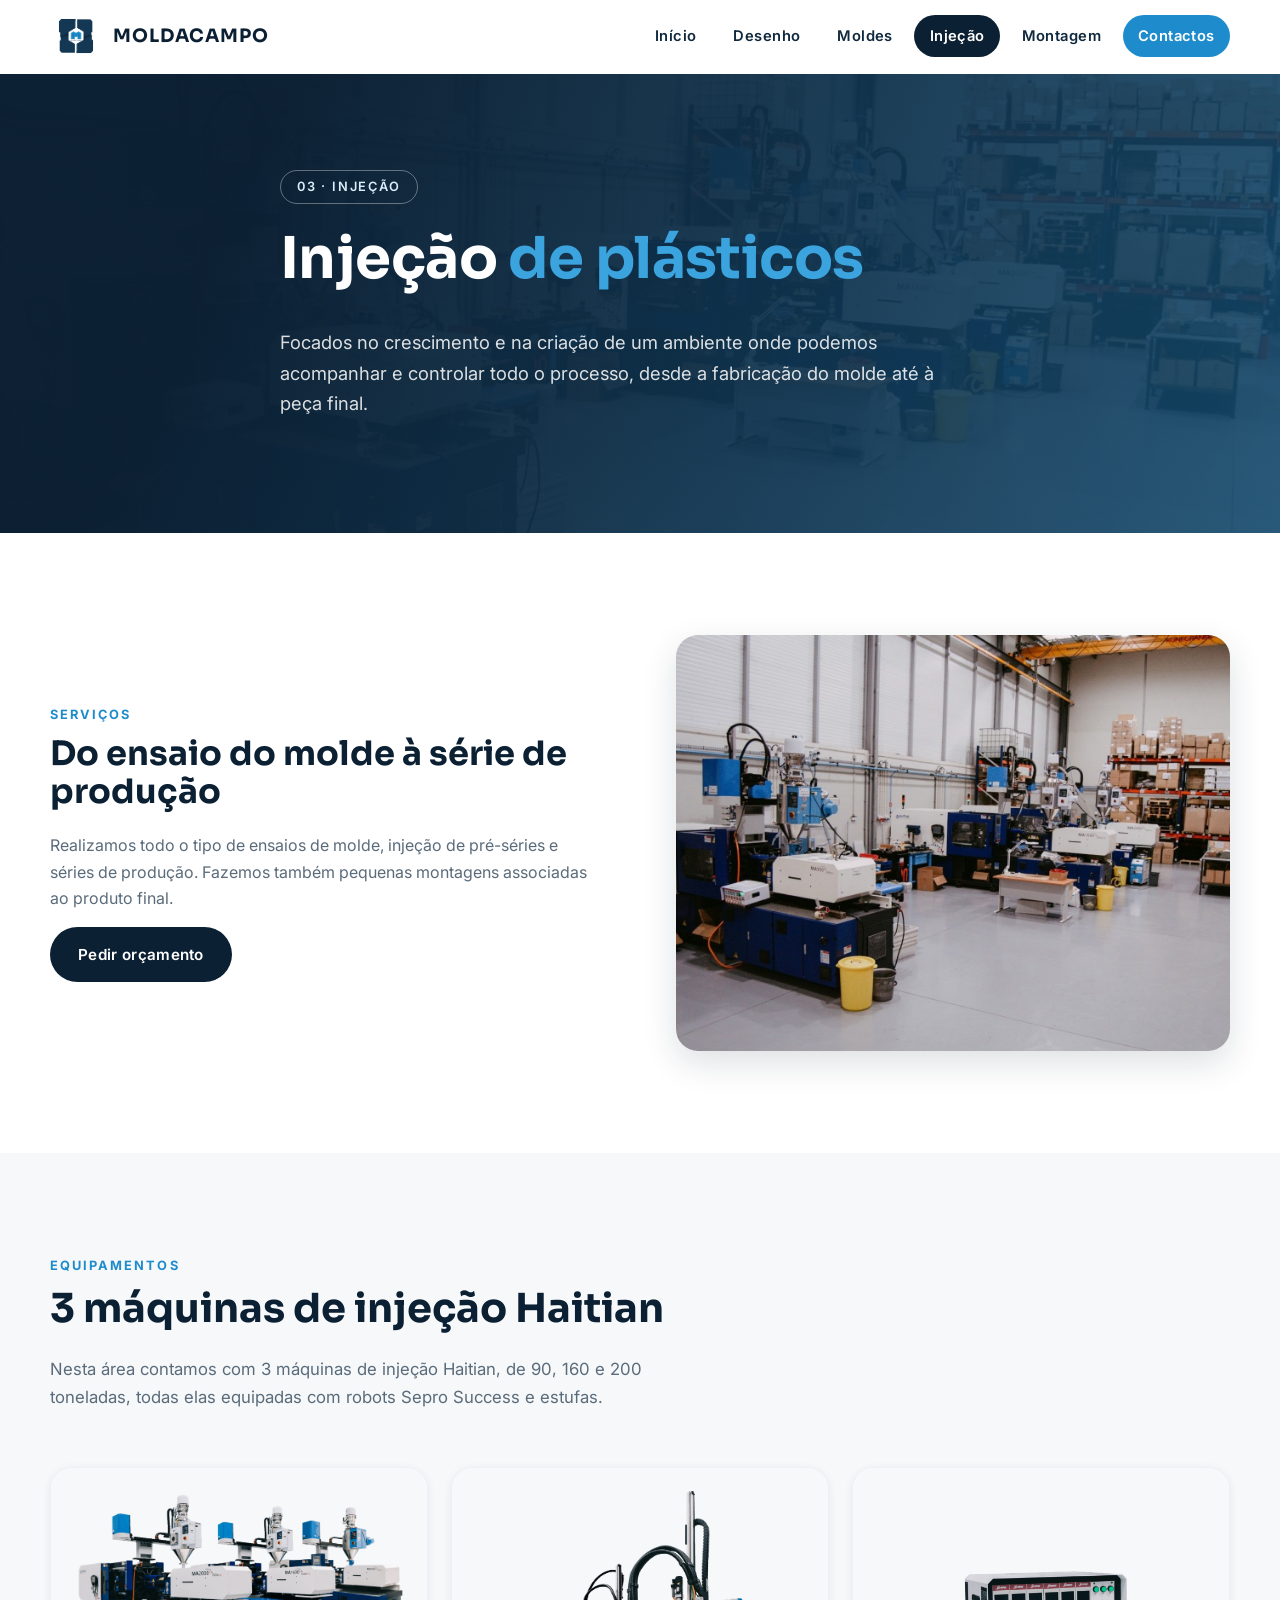
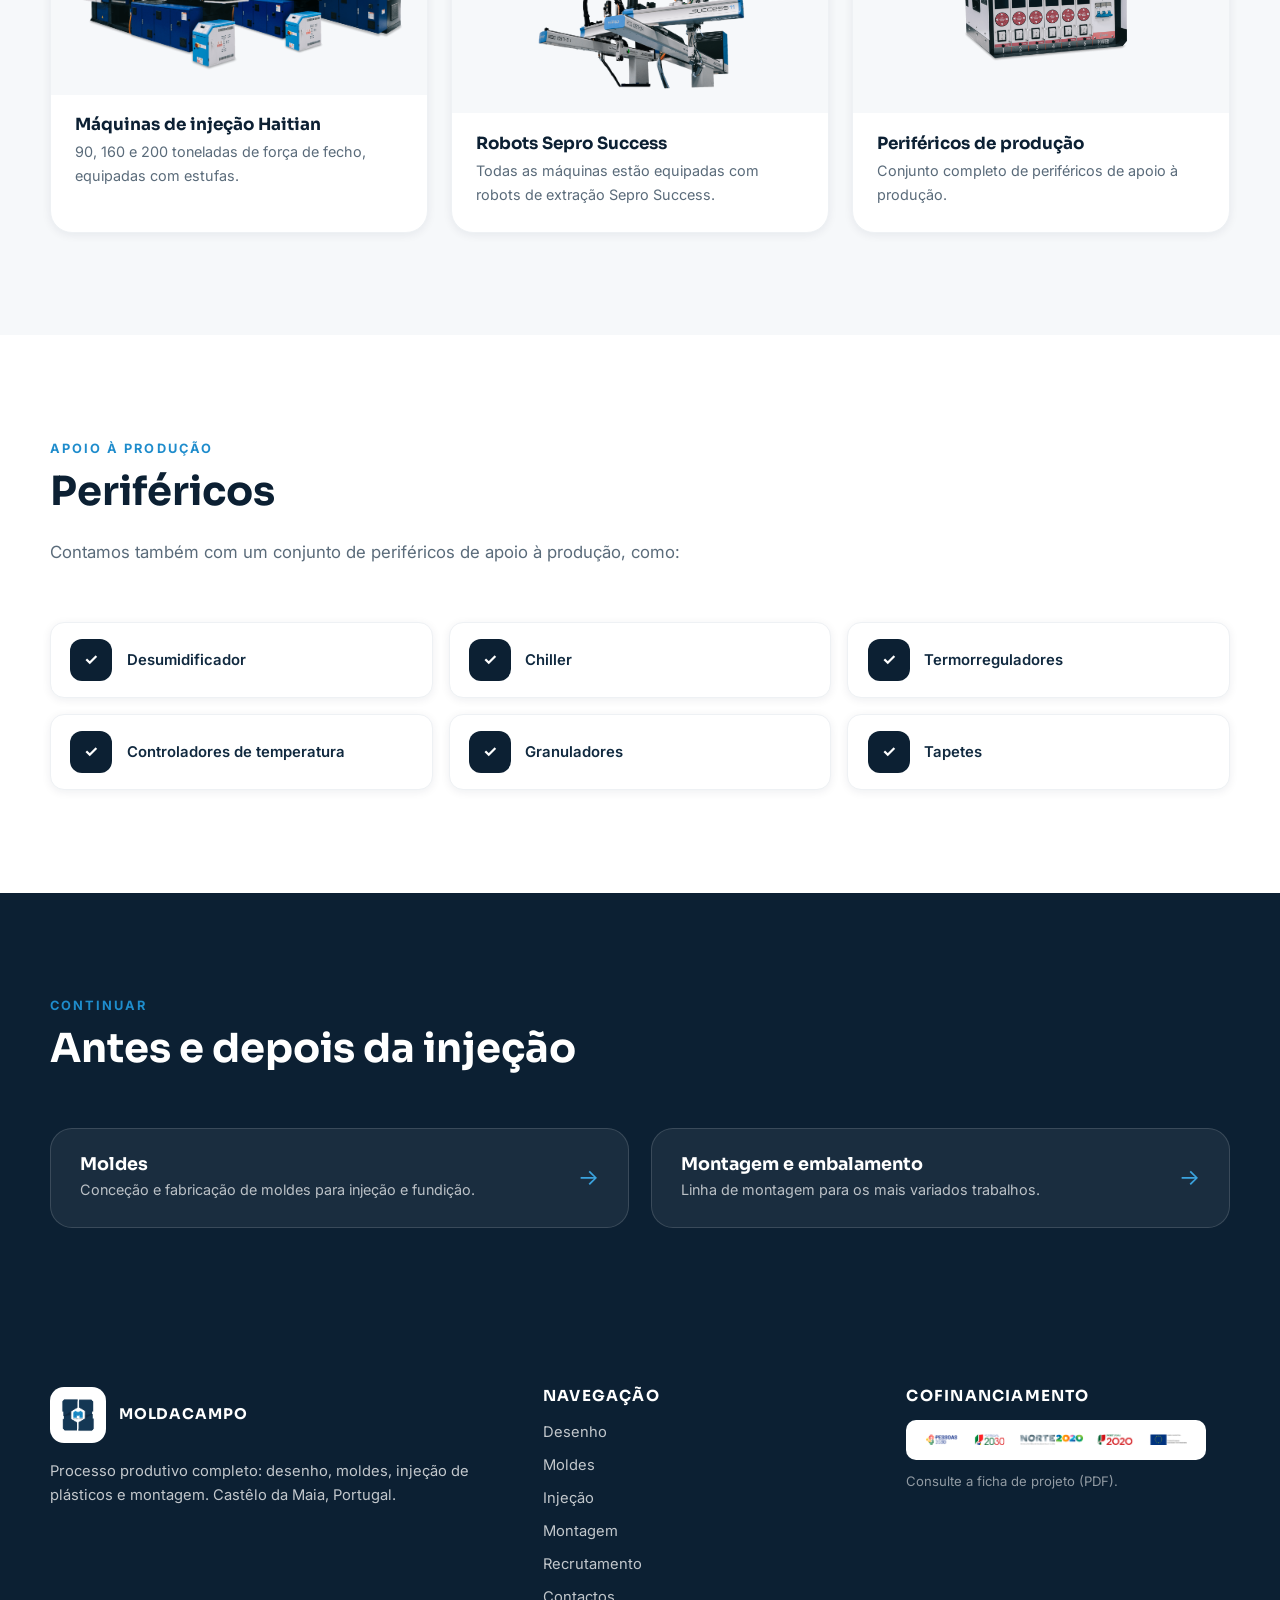
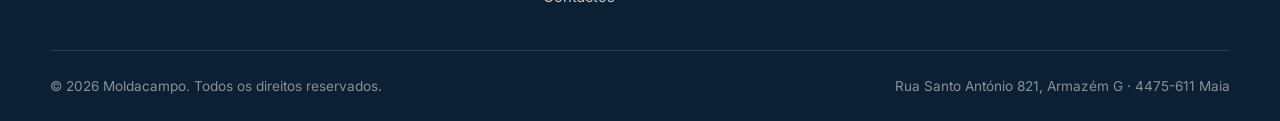
==== injecao.html @ 6c03815b "Versao moderna do site Moldacampo em HTML, CSS e JS Reconstrucao do site moldacampo.pt com design at" ====
<!DOCTYPE html>
<html lang="pt-PT">
<head>
    <meta charset="UTF-8">
    <meta name="viewport" content="width=device-width, initial-scale=1.0">
    <title>Injeção — Moldacampo | Injeção de Plásticos, Ensaios de Molde e Séries de Produção</title>
    <meta name="description" content="3 máquinas de injeção Haitian de 90, 160 e 200 toneladas, com robots Sepro Success. Ensaios de molde, pré-séries e séries de produção. Moldacampo, Maia.">
    <link rel="icon" type="image/png" href="assets/img/logo.png">
    <link rel="preconnect" href="https://fonts.googleapis.com">
    <link rel="preconnect" href="https://fonts.gstatic.com" crossorigin>
    <link href="https://fonts.googleapis.com/css2?family=Inter:wght@400;500;600&family=Sora:wght@600;700&display=swap" rel="stylesheet">
    <link rel="stylesheet" href="css/style.css">
</head>
<body>

<a class="skip-link" href="#conteudo">Saltar para o conteúdo</a>

<header class="site-header">
    <div class="container header-inner">
        <a class="brand" href="index.html">
            <img src="assets/img/logo.png" alt="Logótipo Moldacampo">
            <span>MOLDACAMPO</span>
        </a>

        <button class="nav-toggle" aria-expanded="false" aria-controls="menu-principal" aria-label="Abrir menu">
            <span></span><span></span><span></span>
        </button>

        <nav class="main-nav" id="menu-principal" aria-label="Navegação principal">
            <ul>
                <li><a href="index.html">Início</a></li>
                <li><a href="index.html#desenho">Desenho</a></li>
                <li><a href="moldes.html">Moldes</a></li>
                <li><a href="injecao.html" class="is-active">Injeção</a></li>
                <li><a href="index.html#montagem">Montagem</a></li>
                <li><a href="index.html#contactos" class="nav-cta">Contactos</a></li>
            </ul>
        </nav>
    </div>
</header>

<main id="conteudo">

    <!-- HERO -->
    <section class="hero hero--sub hero--bg-injecao">
        <div class="container hero-inner">
            <span class="eyebrow">03 · Injeção</span>
            <h1>Injeção <span class="accent">de plásticos</span></h1>
            <p>Focados no crescimento e na criação de um ambiente onde podemos acompanhar e controlar todo o processo, desde a fabricação do molde até à peça final.</p>
        </div>
    </section>

    <!-- SERVIÇOS -->
    <section class="section" id="servicos">
        <div class="container split">
            <div class="split-content reveal">
                <span class="eyebrow">Serviços</span>
                <h2>Do ensaio do molde à série de produção</h2>
                <p>Realizamos todo o tipo de ensaios de molde, injeção de pré-séries e séries de produção. Fazemos também pequenas montagens associadas ao produto final.</p>
                <a class="btn btn--dark" href="index.html#contactos">Pedir orçamento</a>
            </div>
            <div class="split-media reveal">
                <img src="assets/img/fotoinjecao.jpg" alt="Secção de injeção de plásticos da Moldacampo, com máquinas Haitian e zona de armazém">
            </div>
        </div>
    </section>

    <!-- EQUIPAMENTOS -->
    <section class="section section--grey" id="equipamentos">
        <div class="container">
            <div class="section-head reveal">
                <span class="eyebrow">Equipamentos</span>
                <h2>3 máquinas de injeção Haitian</h2>
                <p>Nesta área contamos com 3 máquinas de injeção Haitian, de 90, 160 e 200 toneladas, todas elas equipadas com robots Sepro Success e estufas.</p>
            </div>

            <div class="machine-gallery">
                <article class="machine-card reveal">
                    <div class="media"><img src="assets/img/maquinas-injecao.png" alt="Máquinas de injeção Haitian MA900, MA1600 e MA2000"></div>
                    <div class="body">
                        <h3>Máquinas de injeção Haitian</h3>
                        <p>90, 160 e 200 toneladas de força de fecho, equipadas com estufas.</p>
                    </div>
                </article>
                <article class="machine-card reveal">
                    <div class="media"><img src="assets/img/robots.png" alt="Robot Sepro Success"></div>
                    <div class="body">
                        <h3>Robots Sepro Success</h3>
                        <p>Todas as máquinas estão equipadas com robots de extração Sepro Success.</p>
                    </div>
                </article>
                <article class="machine-card reveal">
                    <div class="media"><img src="assets/img/controlador.png" alt="Controlador de temperatura"></div>
                    <div class="body">
                        <h3>Periféricos de produção</h3>
                        <p>Conjunto completo de periféricos de apoio à produção.</p>
                    </div>
                </article>
            </div>
        </div>
    </section>

    <!-- PERIFÉRICOS -->
    <section class="section">
        <div class="container">
            <div class="section-head reveal">
                <span class="eyebrow">Apoio à produção</span>
                <h2>Periféricos</h2>
                <p>Contamos também com um conjunto de periféricos de apoio à produção, como:</p>
            </div>

            <div class="equip-grid">
                <div class="equip-item reveal"><span class="qty">✓</span><span class="name">Desumidificador</span></div>
                <div class="equip-item reveal"><span class="qty">✓</span><span class="name">Chiller</span></div>
                <div class="equip-item reveal"><span class="qty">✓</span><span class="name">Termorreguladores</span></div>
                <div class="equip-item reveal"><span class="qty">✓</span><span class="name">Controladores de temperatura</span></div>
                <div class="equip-item reveal"><span class="qty">✓</span><span class="name">Granuladores</span></div>
                <div class="equip-item reveal"><span class="qty">✓</span><span class="name">Tapetes</span></div>
            </div>
        </div>
    </section>

    <!-- PRÓXIMOS PASSOS -->
    <section class="section section--navy">
        <div class="container">
            <div class="section-head reveal">
                <span class="eyebrow">Continuar</span>
                <h2>Antes e depois da injeção</h2>
            </div>
            <div class="next-steps">
                <a class="next-card reveal" href="moldes.html">
                    <div>
                        <h3>Moldes</h3>
                        <p>Conceção e fabricação de moldes para injeção e fundição.</p>
                    </div>
                    <span class="arrow" aria-hidden="true">→</span>
                </a>
                <a class="next-card reveal" href="index.html#montagem">
                    <div>
                        <h3>Montagem e embalamento</h3>
                        <p>Linha de montagem para os mais variados trabalhos.</p>
                    </div>
                    <span class="arrow" aria-hidden="true">→</span>
                </a>
            </div>
        </div>
    </section>

</main>

<footer class="site-footer">
    <div class="container">
        <div class="footer-grid">
            <div>
                <div class="footer-brand">
                    <img src="assets/img/logo.png" alt="Logótipo Moldacampo">
                    <span>MOLDACAMPO</span>
                </div>
                <p>Processo produtivo completo: desenho, moldes, injeção de plásticos e montagem. Castêlo da Maia, Portugal.</p>
            </div>

            <div>
                <h4>Navegação</h4>
                <ul>
                    <li><a href="index.html#desenho">Desenho</a></li>
                    <li><a href="moldes.html">Moldes</a></li>
                    <li><a href="injecao.html">Injeção</a></li>
                    <li><a href="index.html#montagem">Montagem</a></li>
                    <li><a href="index.html#recrutamento">Recrutamento</a></li>
                    <li><a href="index.html#contactos">Contactos</a></li>
                </ul>
            </div>

            <div class="footer-p2020">
                <h4>Cofinanciamento</h4>
                <a href="doc.pdf" target="_blank" rel="noopener">
                    <img src="assets/img/portugal2020.png" alt="Portugal 2020, Norte 2020 e União Europeia — Fundo Europeu de Desenvolvimento Regional">
                </a>
                <p>Consulte a ficha de projeto (PDF).</p>
            </div>
        </div>

        <div class="footer-bottom">
            <span>© <span id="ano">2026</span> Moldacampo. Todos os direitos reservados.</span>
            <span>Rua Santo António 821, Armazém G · 4475-611 Maia</span>
        </div>
    </div>
</footer>

<script src="js/main.js"></script>
</body>
</html>
---- css/style.css ----
/* ============================================================
   MOLDACAMPO — style.css
   Paleta baseada no logótipo: azul-marinho + azul
   ============================================================ */

:root {
    --navy-900: #0c2033;
    --navy-800: #10293f;
    --navy-700: #16344e;
    --navy-600: #1d4266;
    --blue-500: #1e8ccc;
    --blue-400: #3ba3de;
    --blue-100: #dceefa;
    --grey-50: #f6f8fa;
    --grey-100: #eef1f4;
    --grey-300: #cfd8e0;
    --grey-600: #5a6b7a;
    --white: #ffffff;

    --font-body: "Inter", system-ui, -apple-system, "Segoe UI", sans-serif;
    --font-heading: "Sora", var(--font-body);

    --container: 1180px;
    --radius: 14px;
    --radius-lg: 22px;
    --shadow-sm: 0 2px 10px rgba(12, 32, 51, 0.07);
    --shadow-md: 0 12px 34px rgba(12, 32, 51, 0.14);
    --transition: 0.25s ease;
}

*, *::before, *::after { box-sizing: border-box; }

html { scroll-behavior: smooth; }

body {
    margin: 0;
    font-family: var(--font-body);
    font-size: 1rem;
    line-height: 1.65;
    color: var(--navy-800);
    background: var(--white);
    -webkit-font-smoothing: antialiased;
}

img { max-width: 100%; display: block; }

a { color: var(--blue-500); text-decoration: none; }

h1, h2, h3, h4 {
    font-family: var(--font-heading);
    line-height: 1.15;
    margin: 0 0 0.6em;
    color: var(--navy-900);
    font-weight: 700;
}

p { margin: 0 0 1em; }

.container {
    width: min(var(--container), 100% - 2.5rem);
    margin-inline: auto;
}

/* Acessibilidade */
.skip-link {
    position: absolute;
    inset-block-start: -100px;
    inset-inline-start: 1rem;
    background: var(--navy-900);
    color: var(--white);
    padding: 0.6rem 1.2rem;
    border-radius: 0 0 10px 10px;
    z-index: 200;
    transition: var(--transition);
}
.skip-link:focus { inset-block-start: 0; }

.visually-hidden {
    position: absolute;
    width: 1px; height: 1px;
    margin: -1px; padding: 0;
    overflow: hidden;
    clip: rect(0 0 0 0);
    white-space: nowrap;
    border: 0;
}

/* ============================================================
   Header
   ============================================================ */
.site-header {
    position: sticky;
    inset-block-start: 0;
    z-index: 100;
    background: rgba(255, 255, 255, 0.92);
    backdrop-filter: blur(12px);
    -webkit-backdrop-filter: blur(12px);
    border-block-end: 1px solid transparent;
    transition: var(--transition);
}
.site-header.is-scrolled {
    border-block-end-color: var(--grey-100);
    box-shadow: var(--shadow-sm);
}

.header-inner {
    display: flex;
    align-items: center;
    justify-content: space-between;
    gap: 1.5rem;
    padding-block: 0.65rem;
}

.brand {
    display: flex;
    align-items: center;
    gap: 0.7rem;
    font-family: var(--font-heading);
    font-weight: 700;
    font-size: 1.15rem;
    letter-spacing: 0.06em;
    color: var(--navy-900);
}
.brand img { width: 52px; height: 52px; }

.main-nav ul {
    display: flex;
    align-items: center;
    gap: 0.4rem;
    list-style: none;
    margin: 0;
    padding: 0;
}

.main-nav a {
    display: block;
    padding: 0.55rem 0.95rem;
    border-radius: 999px;
    font-weight: 600;
    font-size: 0.92rem;
    letter-spacing: 0.03em;
    color: var(--navy-800);
    transition: var(--transition);
}
.main-nav a:hover { background: var(--grey-100); color: var(--navy-900); }
.main-nav a.is-active { background: var(--navy-900); color: var(--white); }
.main-nav a.nav-cta {
    background: var(--blue-500);
    color: var(--white);
}
.main-nav a.nav-cta:hover { background: var(--blue-400); }

.nav-toggle {
    display: none;
    flex-direction: column;
    justify-content: center;
    gap: 5px;
    width: 44px;
    height: 44px;
    padding: 0 10px;
    background: none;
    border: 1px solid var(--grey-300);
    border-radius: 10px;
    cursor: pointer;
}
.nav-toggle span {
    display: block;
    height: 2px;
    background: var(--navy-900);
    border-radius: 2px;
    transition: var(--transition);
}
.nav-toggle[aria-expanded="true"] span:nth-child(1) { transform: translateY(7px) rotate(45deg); }
.nav-toggle[aria-expanded="true"] span:nth-child(2) { opacity: 0; }
.nav-toggle[aria-expanded="true"] span:nth-child(3) { transform: translateY(-7px) rotate(-45deg); }

/* ============================================================
   Hero
   ============================================================ */
.hero {
    position: relative;
    color: var(--white);
    background: var(--navy-900);
    overflow: hidden;
}
.hero::before {
    content: "";
    position: absolute;
    inset: 0;
    background-size: cover;
    background-position: center;
    opacity: 0.22;
}
.hero--bg-moldes::before { background-image: url("../assets/img/fotomoldes.jpg"); }
.hero--bg-injecao::before { background-image: url("../assets/img/fotoinjecao.jpg"); }
.hero::after {
    content: "";
    position: absolute;
    inset: 0;
    background: linear-gradient(115deg, rgba(12, 32, 51, 0.96) 20%, rgba(30, 140, 204, 0.35) 100%);
}

.hero-inner {
    position: relative;
    z-index: 1;
    padding-block: clamp(4.5rem, 12vw, 8.5rem);
    max-width: 720px;
}

.hero .eyebrow {
    display: inline-block;
    padding: 0.35rem 1rem;
    border: 1px solid rgba(255, 255, 255, 0.35);
    border-radius: 999px;
    font-size: 0.8rem;
    font-weight: 600;
    letter-spacing: 0.14em;
    text-transform: uppercase;
    color: var(--blue-100);
    margin-block-end: 1.4rem;
}

.hero h1 {
    color: var(--white);
    font-size: clamp(2.2rem, 5.5vw, 3.6rem);
    letter-spacing: -0.01em;
}
.hero h1 .accent { color: var(--blue-400); }

.hero p {
    font-size: clamp(1rem, 1.6vw, 1.15rem);
    color: rgba(255, 255, 255, 0.85);
    max-width: 58ch;
}

.hero-actions {
    display: flex;
    flex-wrap: wrap;
    gap: 0.9rem;
    margin-block-start: 2rem;
}

.hero-p2020 {
    display: inline-block;
    margin-block-start: 2.4rem;
    background: var(--white);
    padding: 0.75rem 1.2rem;
    border-radius: 12px;
    box-shadow: var(--shadow-md);
    transition: var(--transition);
}
.hero-p2020:hover { transform: translateY(-2px); }
.hero-p2020 img { width: 320px; max-width: 100%; }

/* Hero interno (subpáginas) */
.hero--sub .hero-inner { padding-block: clamp(3.5rem, 9vw, 6rem); }

/* Botões */
.btn {
    display: inline-flex;
    align-items: center;
    gap: 0.5rem;
    padding: 0.85rem 1.7rem;
    border-radius: 999px;
    font-weight: 600;
    font-size: 0.95rem;
    letter-spacing: 0.02em;
    transition: var(--transition);
    border: 1px solid transparent;
}
.btn--primary { background: var(--blue-500); color: var(--white); }
.btn--primary:hover { background: var(--blue-400); transform: translateY(-2px); }
.btn--ghost {
    border-color: rgba(255, 255, 255, 0.45);
    color: var(--white);
}
.btn--ghost:hover { background: rgba(255, 255, 255, 0.12); }
.btn--dark { background: var(--navy-900); color: var(--white); }
.btn--dark:hover { background: var(--navy-700); transform: translateY(-2px); }

/* ============================================================
   Secções
   ============================================================ */
.section { padding-block: clamp(3.5rem, 8vw, 6.5rem); }
.section--grey { background: var(--grey-50); }
.section--navy { background: var(--navy-900); color: var(--white); }
.section--navy h2, .section--navy h3 { color: var(--white); }

.section-head {
    max-width: 640px;
    margin-block-end: clamp(2rem, 5vw, 3.5rem);
}
.section-head.center { margin-inline: auto; text-align: center; }

.section-head .eyebrow {
    display: block;
    font-size: 0.8rem;
    font-weight: 700;
    letter-spacing: 0.16em;
    text-transform: uppercase;
    color: var(--blue-500);
    margin-block-end: 0.6rem;
}

.section-head h2 { font-size: clamp(1.7rem, 3.6vw, 2.5rem); }
.section-head p { color: var(--grey-600); font-size: 1.05rem; }
.section--navy .section-head p { color: rgba(255, 255, 255, 0.75); }

/* ============================================================
   Pilares (Da Ideia ao Ideal)
   ============================================================ */
.pillars {
    display: grid;
    grid-template-columns: repeat(4, 1fr);
    gap: 1.4rem;
}

.pillar-card {
    display: flex;
    flex-direction: column;
    background: var(--white);
    border: 1px solid var(--grey-100);
    border-radius: var(--radius-lg);
    padding: 2rem 1.7rem;
    box-shadow: var(--shadow-sm);
    transition: var(--transition);
}
.pillar-card:hover {
    transform: translateY(-6px);
    box-shadow: var(--shadow-md);
    border-color: var(--blue-100);
}

.pillar-card .icon-wrap {
    display: grid;
    place-items: center;
    width: 66px;
    height: 66px;
    border-radius: 18px;
    background: var(--blue-100);
    margin-block-end: 1.3rem;
}
.pillar-card .icon-wrap img { width: 38px; height: 38px; object-fit: contain; }

.pillar-card h3 {
    font-size: 1.15rem;
    letter-spacing: 0.05em;
    text-transform: uppercase;
}

.pillar-card p {
    font-size: 0.94rem;
    color: var(--grey-600);
    flex-grow: 1;
}

.pillar-card .card-link {
    font-weight: 600;
    font-size: 0.92rem;
    color: var(--blue-500);
    margin-block-start: 0.4rem;
}
.pillar-card .card-link:hover { color: var(--navy-900); }

.pillar-num {
    font-family: var(--font-heading);
    font-size: 0.85rem;
    font-weight: 700;
    color: var(--grey-300);
    letter-spacing: 0.1em;
    margin-block-end: 0.8rem;
}

/* ============================================================
   Split (texto + imagem)
   ============================================================ */
.split {
    display: grid;
    grid-template-columns: 1fr 1fr;
    gap: clamp(2rem, 6vw, 4.5rem);
    align-items: center;
}
.split.reverse .split-media { order: -1; }

.split-media {
    border-radius: var(--radius-lg);
    overflow: hidden;
    box-shadow: var(--shadow-md);
}
.split-media img {
    width: 100%;
    height: 100%;
    object-fit: cover;
    aspect-ratio: 4 / 3;
}
.split-media--contain {
    background: var(--white);
    border: 1px solid var(--grey-100);
    padding: 1.5rem;
    box-shadow: var(--shadow-sm);
}
.split-media--contain img { object-fit: contain; aspect-ratio: auto; }

.split-content .eyebrow {
    display: block;
    font-size: 0.8rem;
    font-weight: 700;
    letter-spacing: 0.16em;
    text-transform: uppercase;
    color: var(--blue-500);
    margin-block-end: 0.6rem;
}
.split-content h2, .split-content h3 { font-size: clamp(1.5rem, 3vw, 2.1rem); }
.split-content p { color: var(--grey-600); }

/* ============================================================
   Números / destaques
   ============================================================ */
.stats {
    display: grid;
    grid-template-columns: repeat(3, 1fr);
    gap: 1.4rem;
    text-align: center;
}

.stat {
    padding: 2rem 1.2rem;
    border-radius: var(--radius-lg);
    background: rgba(255, 255, 255, 0.06);
    border: 1px solid rgba(255, 255, 255, 0.12);
}
.stat .num {
    font-family: var(--font-heading);
    font-size: clamp(2rem, 4.5vw, 2.9rem);
    font-weight: 700;
    color: var(--blue-400);
    display: block;
    line-height: 1;
    margin-block-end: 0.5rem;
}
.stat .label {
    font-size: 0.95rem;
    color: rgba(255, 255, 255, 0.8);
}

/* ============================================================
   Listas de equipamentos
   ============================================================ */
.equip-grid {
    display: grid;
    grid-template-columns: repeat(3, 1fr);
    gap: 1rem;
}

.equip-item {
    display: flex;
    align-items: center;
    gap: 0.9rem;
    background: var(--white);
    border: 1px solid var(--grey-100);
    border-radius: var(--radius);
    padding: 1rem 1.2rem;
    box-shadow: var(--shadow-sm);
    transition: var(--transition);
}
.equip-item:hover { border-color: var(--blue-100); transform: translateY(-3px); }

.equip-item .qty {
    flex-shrink: 0;
    display: grid;
    place-items: center;
    width: 42px;
    height: 42px;
    border-radius: 12px;
    background: var(--navy-900);
    color: var(--white);
    font-family: var(--font-heading);
    font-weight: 700;
    font-size: 1rem;
}

.equip-item .name {
    font-weight: 600;
    font-size: 0.93rem;
    color: var(--navy-800);
}

/* Galeria de máquinas */
.machine-gallery {
    display: grid;
    grid-template-columns: repeat(3, 1fr);
    gap: 1.4rem;
}

.machine-card {
    background: var(--white);
    border: 1px solid var(--grey-100);
    border-radius: var(--radius-lg);
    overflow: hidden;
    box-shadow: var(--shadow-sm);
    transition: var(--transition);
    display: flex;
    flex-direction: column;
}
.machine-card:hover { transform: translateY(-5px); box-shadow: var(--shadow-md); }

.machine-card .media {
    background: var(--grey-50);
    padding: 1.4rem;
    display: grid;
    place-items: center;
    min-height: 220px;
}
.machine-card .media img { max-height: 200px; object-fit: contain; }

.machine-card .body { padding: 1.3rem 1.5rem 1.6rem; }
.machine-card h3 { font-size: 1.05rem; margin-block-end: 0.35rem; }
.machine-card p { font-size: 0.9rem; color: var(--grey-600); margin: 0; }

/* ============================================================
   Recrutamento
   ============================================================ */
.recruit-box {
    display: flex;
    align-items: center;
    justify-content: space-between;
    gap: 2rem;
    flex-wrap: wrap;
    background: linear-gradient(115deg, var(--navy-900), var(--navy-600));
    color: var(--white);
    border-radius: var(--radius-lg);
    padding: clamp(2rem, 5vw, 3.2rem);
}
.recruit-box h2 { color: var(--white); font-size: clamp(1.4rem, 2.8vw, 1.9rem); margin-block-end: 0.4rem; }
.recruit-box p { color: rgba(255, 255, 255, 0.8); margin: 0; max-width: 52ch; }

/* ============================================================
   Contactos
   ============================================================ */
.contact-grid {
    display: grid;
    grid-template-columns: 1fr 1.2fr;
    gap: clamp(2rem, 5vw, 3.5rem);
    align-items: start;
}

.contact-list {
    display: grid;
    gap: 1.1rem;
    list-style: none;
    margin: 0;
    padding: 0;
}

.contact-item {
    display: flex;
    gap: 1rem;
    align-items: flex-start;
    background: var(--white);
    border: 1px solid var(--grey-100);
    border-radius: var(--radius);
    padding: 1.1rem 1.3rem;
    box-shadow: var(--shadow-sm);
}

.contact-item .ico {
    flex-shrink: 0;
    display: grid;
    place-items: center;
    width: 44px;
    height: 44px;
    border-radius: 12px;
    background: var(--blue-100);
    color: var(--blue-500);
}
.contact-item .ico svg { width: 22px; height: 22px; }

.contact-item strong {
    display: block;
    font-family: var(--font-heading);
    font-size: 0.95rem;
    color: var(--navy-900);
}
.contact-item span, .contact-item a { font-size: 0.93rem; color: var(--grey-600); }
.contact-item a:hover { color: var(--blue-500); }

.map-wrap {
    border-radius: var(--radius-lg);
    overflow: hidden;
    box-shadow: var(--shadow-md);
    min-height: 380px;
}
.map-wrap iframe {
    width: 100%;
    height: 100%;
    min-height: 380px;
    border: 0;
    display: block;
}

/* ============================================================
   CTA entre páginas
   ============================================================ */
.next-steps {
    display: grid;
    grid-template-columns: repeat(2, 1fr);
    gap: 1.4rem;
}
.next-card {
    display: flex;
    align-items: center;
    justify-content: space-between;
    gap: 1rem;
    background: rgba(255, 255, 255, 0.06);
    border: 1px solid rgba(255, 255, 255, 0.14);
    border-radius: var(--radius-lg);
    padding: 1.6rem 1.8rem;
    color: var(--white);
    transition: var(--transition);
}
.next-card:hover { background: rgba(255, 255, 255, 0.12); transform: translateY(-3px); }
.next-card h3 { color: var(--white); font-size: 1.1rem; margin: 0 0 0.2rem; }
.next-card p { color: rgba(255, 255, 255, 0.7); font-size: 0.9rem; margin: 0; }
.next-card .arrow { font-size: 1.4rem; color: var(--blue-400); }

/* ============================================================
   Footer
   ============================================================ */
.site-footer {
    background: var(--navy-900);
    color: rgba(255, 255, 255, 0.75);
    padding-block: 3.5rem 1.5rem;
    font-size: 0.92rem;
}

.footer-grid {
    display: grid;
    grid-template-columns: 1.4fr 1fr 1fr;
    gap: 2.5rem;
    padding-block-end: 2.5rem;
    border-block-end: 1px solid rgba(255, 255, 255, 0.12);
}

.footer-brand {
    display: flex;
    align-items: center;
    gap: 0.8rem;
    font-family: var(--font-heading);
    font-weight: 700;
    letter-spacing: 0.06em;
    color: var(--white);
    margin-block-end: 1rem;
}
.footer-brand img { width: 56px; height: 56px; background: var(--white); border-radius: 14px; padding: 4px; }

.site-footer h4 {
    color: var(--white);
    font-size: 0.95rem;
    letter-spacing: 0.08em;
    text-transform: uppercase;
    margin-block-end: 1rem;
}

.site-footer ul { list-style: none; margin: 0; padding: 0; display: grid; gap: 0.55rem; }
.site-footer ul a { color: rgba(255, 255, 255, 0.75); transition: var(--transition); }
.site-footer ul a:hover { color: var(--blue-400); }

.footer-p2020 img { width: 300px; max-width: 100%; background: var(--white); padding: 0.9rem 1.2rem; border-radius: 10px; }
.footer-p2020 p { font-size: 0.82rem; color: rgba(255, 255, 255, 0.55); margin-block-start: 0.7rem; }

.footer-bottom {
    display: flex;
    justify-content: space-between;
    flex-wrap: wrap;
    gap: 0.6rem;
    padding-block-start: 1.5rem;
    font-size: 0.85rem;
    color: rgba(255, 255, 255, 0.5);
}

/* ============================================================
   Animações de entrada
   ============================================================ */
.reveal {
    opacity: 0;
    transform: translateY(26px);
    transition: opacity 0.7s ease, transform 0.7s ease;
}
.reveal.is-visible { opacity: 1; transform: none; }

@media (prefers-reduced-motion: reduce) {
    html { scroll-behavior: auto; }
    .reveal { opacity: 1; transform: none; transition: none; }
}

/* ============================================================
   Responsivo
   ============================================================ */
@media (max-width: 991px) {
    .pillars { grid-template-columns: repeat(2, 1fr); }
    .machine-gallery { grid-template-columns: repeat(2, 1fr); }
    .equip-grid { grid-template-columns: repeat(2, 1fr); }
    .split { grid-template-columns: 1fr; }
    .split.reverse .split-media { order: 0; }
    .contact-grid { grid-template-columns: 1fr; }
    .footer-grid { grid-template-columns: 1fr 1fr; }

    .nav-toggle { display: flex; }
    .main-nav {
        position: absolute;
        inset-inline: 0;
        inset-block-start: 100%;
        background: var(--white);
        border-block-end: 1px solid var(--grey-100);
        box-shadow: var(--shadow-md);
        display: none;
    }
    .main-nav.is-open { display: block; }
    .main-nav ul {
        flex-direction: column;
        align-items: stretch;
        padding: 1rem 1.25rem 1.4rem;
        gap: 0.3rem;
    }
    .main-nav a { border-radius: 10px; padding: 0.8rem 1rem; }
}

@media (max-width: 640px) {
    .pillars { grid-template-columns: 1fr; }
    .machine-gallery { grid-template-columns: 1fr; }
    .equip-grid { grid-template-columns: 1fr; }
    .stats { grid-template-columns: 1fr; }
    .next-steps { grid-template-columns: 1fr; }
    .footer-grid { grid-template-columns: 1fr; }
    .hero-actions .btn { width: 100%; justify-content: center; }
}
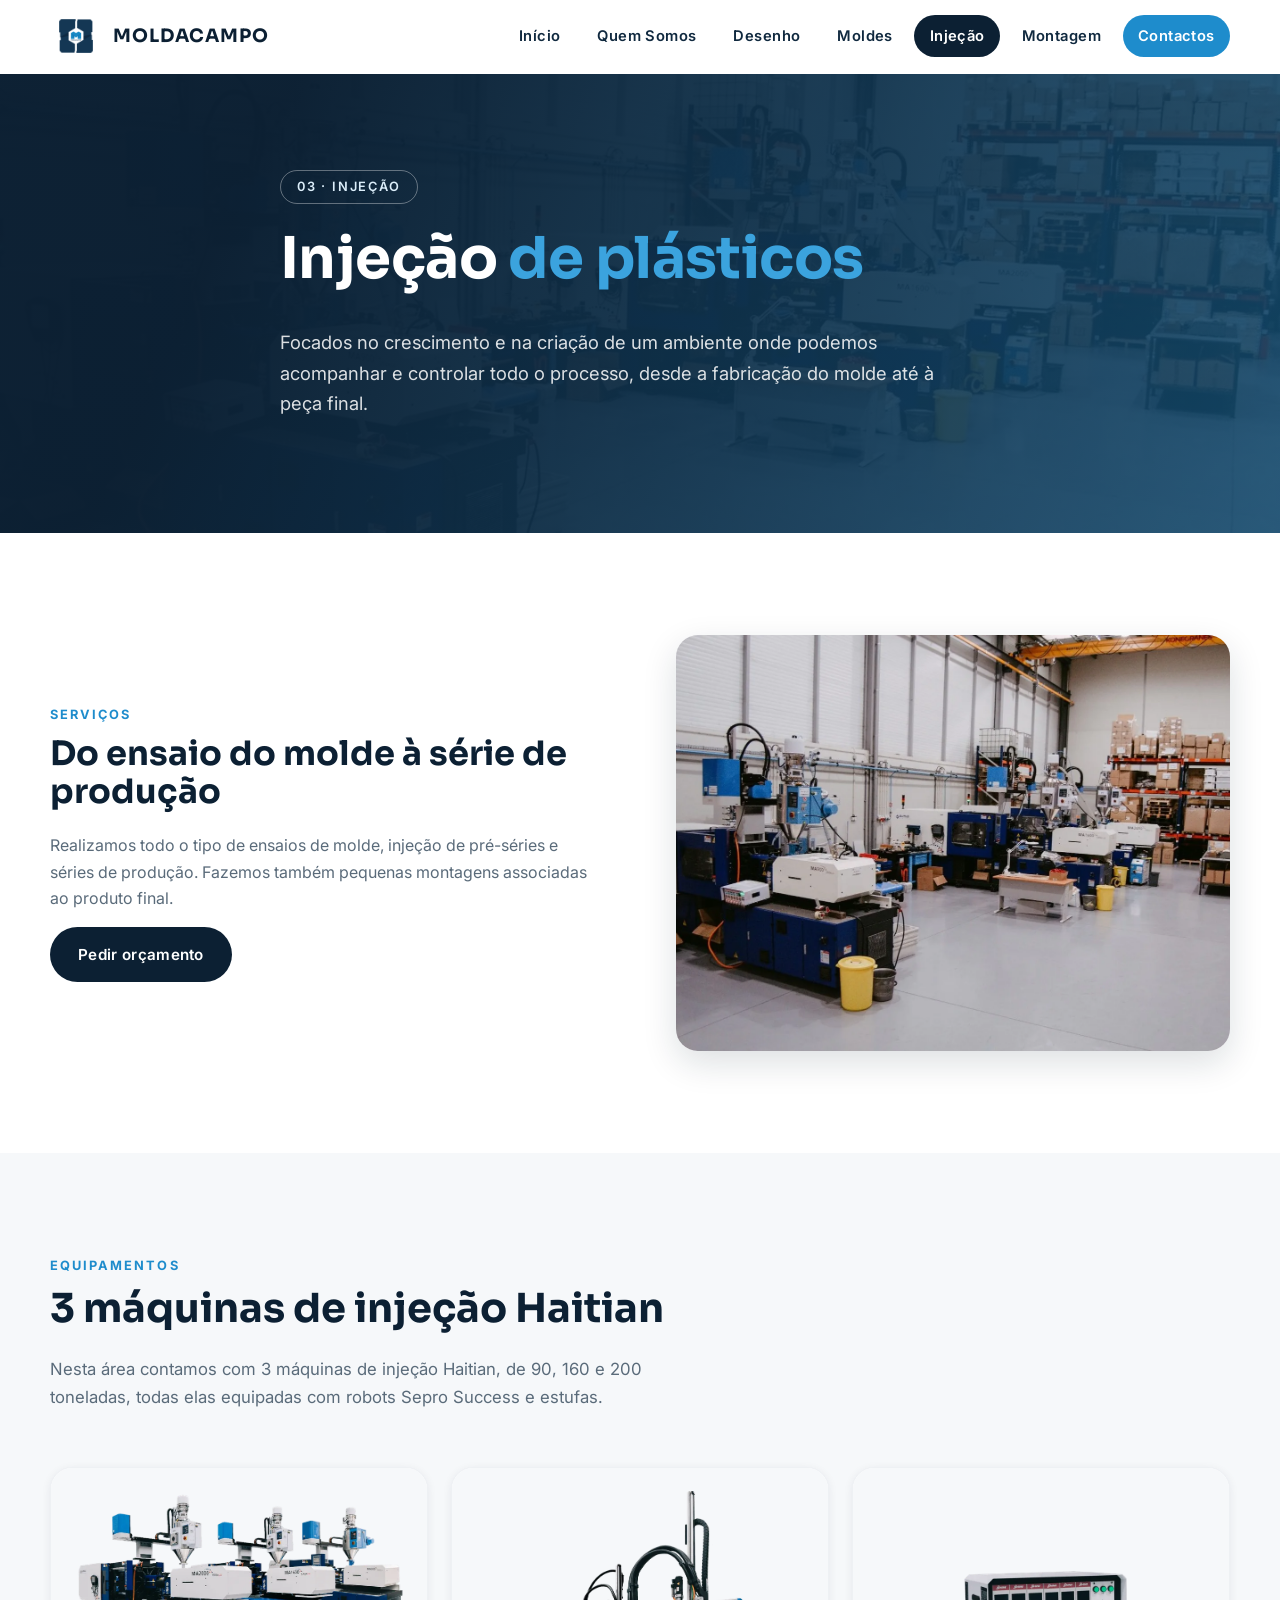
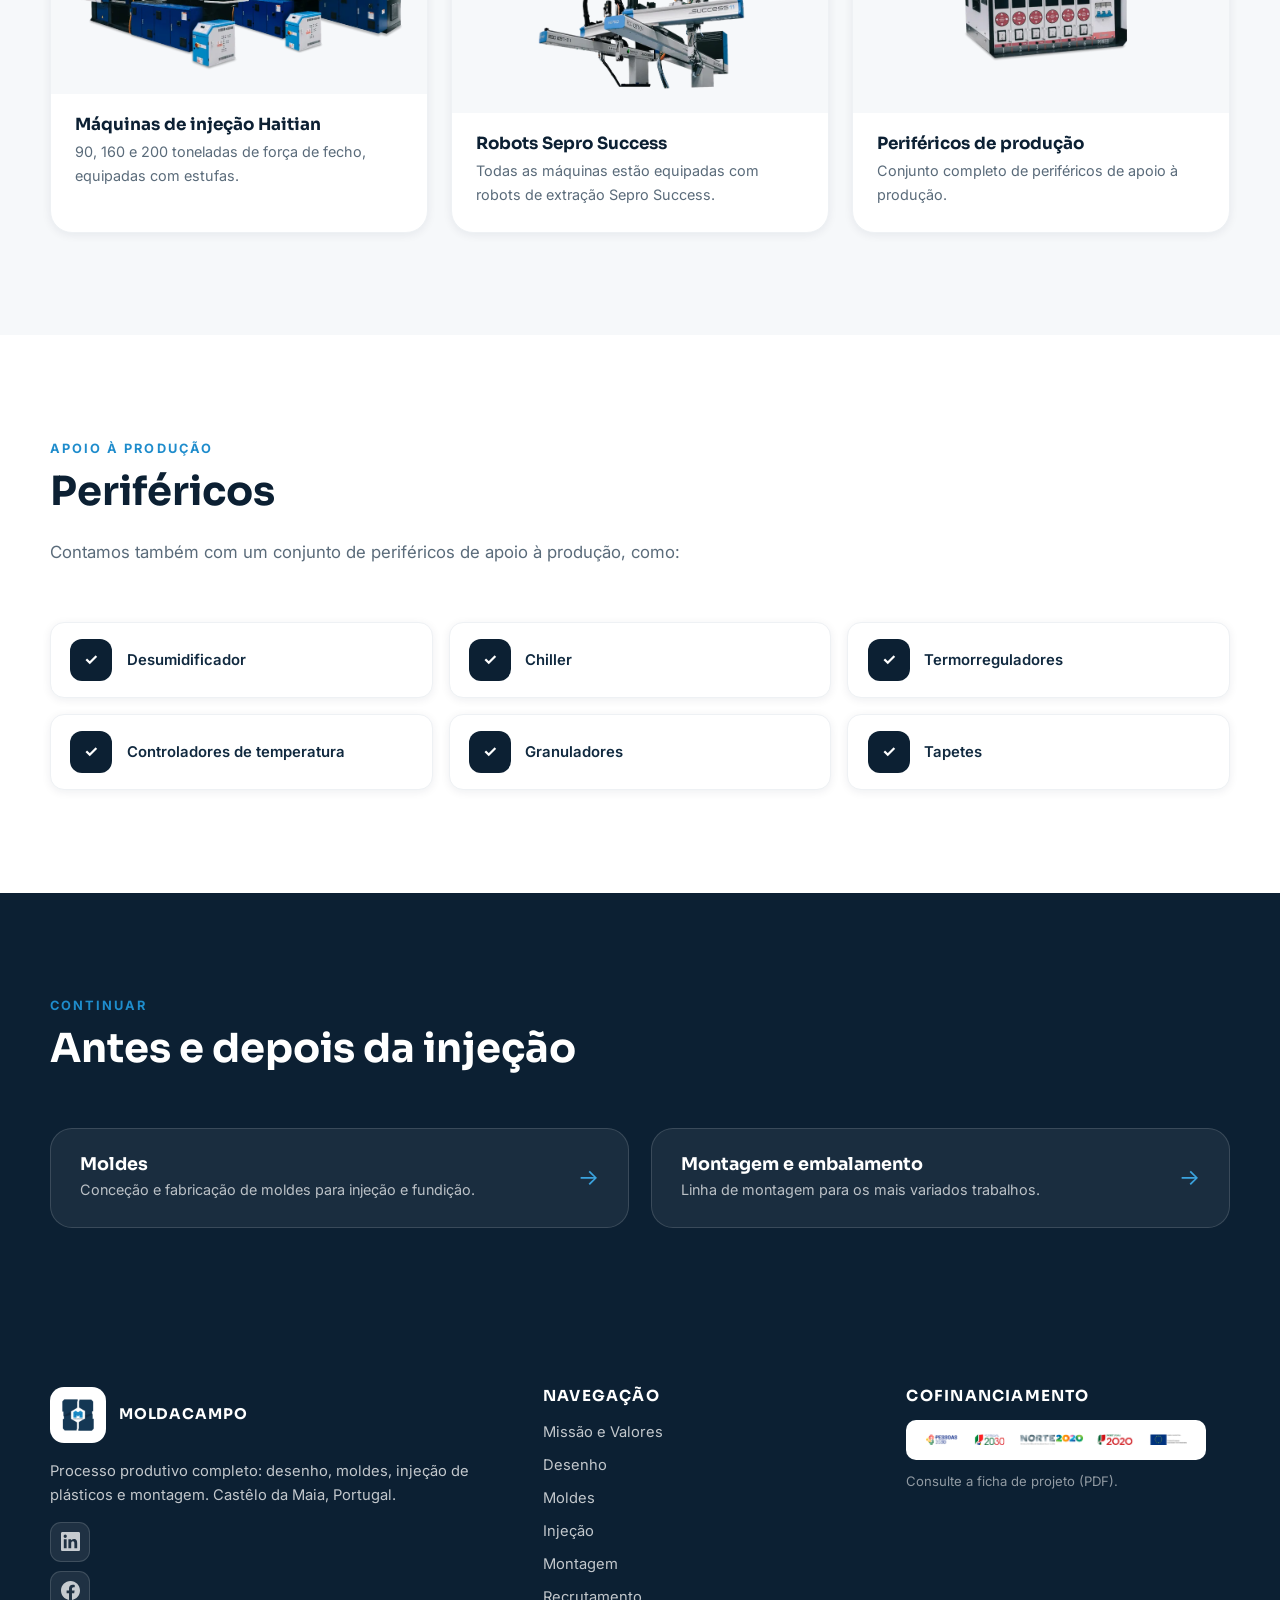
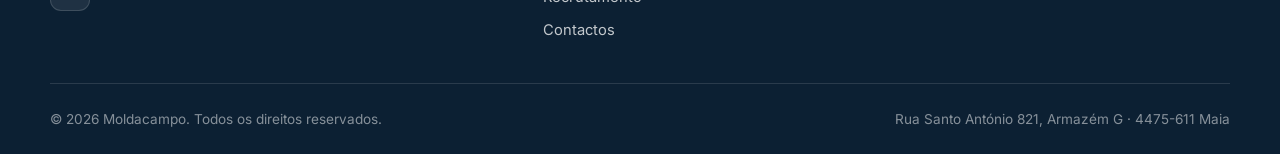
==== commit 176b709d: "Pagina Missao e Valores, redes sociais e imagens em WebP Conteudo recuperado do site original que es" ====
--- a/injecao.html
+++ b/injecao.html
@@ -1,10 +1,14 @@
-<!DOCTYPE html>
+﻿<!DOCTYPE html>
 <html lang="pt-PT">
 <head>
     <meta charset="UTF-8">
     <meta name="viewport" content="width=device-width, initial-scale=1.0">
     <title>Injeção — Moldacampo | Injeção de Plásticos, Ensaios de Molde e Séries de Produção</title>
     <meta name="description" content="3 máquinas de injeção Haitian de 90, 160 e 200 toneladas, com robots Sepro Success. Ensaios de molde, pré-séries e séries de produção. Moldacampo, Maia.">
+    <meta property="og:title" content="Injeção — Moldacampo">
+    <meta property="og:description" content="Ensaios de molde, injeção de pré-séries e séries de produção, com máquinas Haitian e robots Sepro.">
+    <meta property="og:type" content="website">
+    <meta property="og:locale" content="pt_PT">
     <link rel="icon" type="image/png" href="assets/img/logo.png">
     <link rel="preconnect" href="https://fonts.googleapis.com">
     <link rel="preconnect" href="https://fonts.gstatic.com" crossorigin>
@@ -29,6 +33,7 @@
         <nav class="main-nav" id="menu-principal" aria-label="Navegação principal">
             <ul>
                 <li><a href="index.html">Início</a></li>
+                <li><a href="quem-somos.html">Quem Somos</a></li>
                 <li><a href="index.html#desenho">Desenho</a></li>
                 <li><a href="moldes.html">Moldes</a></li>
                 <li><a href="injecao.html" class="is-active">Injeção</a></li>
@@ -60,7 +65,7 @@
                 <a class="btn btn--dark" href="index.html#contactos">Pedir orçamento</a>
             </div>
             <div class="split-media reveal">
-                <img src="assets/img/fotoinjecao.jpg" alt="Secção de injeção de plásticos da Moldacampo, com máquinas Haitian e zona de armazém">
+                <img loading="lazy" src="assets/img/fotoinjecao.webp" alt="Secção de injeção de plásticos da Moldacampo, com máquinas Haitian e zona de armazém">
             </div>
         </div>
     </section>
@@ -76,21 +81,21 @@
 
             <div class="machine-gallery">
                 <article class="machine-card reveal">
-                    <div class="media"><img src="assets/img/maquinas-injecao.png" alt="Máquinas de injeção Haitian MA900, MA1600 e MA2000"></div>
+                    <div class="media"><img loading="lazy" src="assets/img/maquinas-injecao.webp" alt="Máquinas de injeção Haitian MA900, MA1600 e MA2000"></div>
                     <div class="body">
                         <h3>Máquinas de injeção Haitian</h3>
                         <p>90, 160 e 200 toneladas de força de fecho, equipadas com estufas.</p>
                     </div>
                 </article>
                 <article class="machine-card reveal">
-                    <div class="media"><img src="assets/img/robots.png" alt="Robot Sepro Success"></div>
+                    <div class="media"><img loading="lazy" src="assets/img/robots.webp" alt="Robot Sepro Success"></div>
                     <div class="body">
                         <h3>Robots Sepro Success</h3>
                         <p>Todas as máquinas estão equipadas com robots de extração Sepro Success.</p>
                     </div>
                 </article>
                 <article class="machine-card reveal">
-                    <div class="media"><img src="assets/img/controlador.png" alt="Controlador de temperatura"></div>
+                    <div class="media"><img loading="lazy" src="assets/img/controlador.webp" alt="Controlador de temperatura"></div>
                     <div class="body">
                         <h3>Periféricos de produção</h3>
                         <p>Conjunto completo de periféricos de apoio à produção.</p>
@@ -157,11 +162,24 @@
                     <span>MOLDACAMPO</span>
                 </div>
                 <p>Processo produtivo completo: desenho, moldes, injeção de plásticos e montagem. Castêlo da Maia, Portugal.</p>
+                <ul class="social-links">
+                    <li>
+                        <a href="https://pt.linkedin.com/company/moldacampo" target="_blank" rel="noopener" aria-label="Moldacampo no LinkedIn">
+                            <svg viewBox="0 0 24 24" fill="currentColor" aria-hidden="true"><path d="M20.45 20.45h-3.56v-5.57c0-1.33-.02-3.04-1.85-3.04-1.85 0-2.14 1.45-2.14 2.94v5.67H9.35V9h3.41v1.56h.05c.48-.9 1.63-1.85 3.36-1.85 3.6 0 4.27 2.37 4.27 5.45v6.29ZM5.34 7.43a2.06 2.06 0 1 1 0-4.13 2.06 2.06 0 0 1 0 4.13Zm1.78 13.02H3.56V9h3.56v11.45ZM22.22 0H1.77C.79 0 0 .77 0 1.72v20.56C0 23.23.79 24 1.77 24h20.45c.98 0 1.78-.77 1.78-1.72V1.72C24 .77 23.2 0 22.22 0Z"/></svg>
+                        </a>
+                    </li>
+                    <li>
+                        <a href="https://www.facebook.com/moldacampo" target="_blank" rel="noopener" aria-label="Moldacampo no Facebook">
+                            <svg viewBox="0 0 24 24" fill="currentColor" aria-hidden="true"><path d="M24 12.07C24 5.4 18.63 0 12 0S0 5.4 0 12.07C0 18.1 4.39 23.09 10.13 24v-8.44H7.08v-3.49h3.05V9.41c0-3.02 1.79-4.69 4.53-4.69 1.31 0 2.68.24 2.68.24v2.97h-1.51c-1.49 0-1.96.93-1.96 1.89v2.25h3.33l-.53 3.49h-2.8V24C19.61 23.09 24 18.1 24 12.07Z"/></svg>
+                        </a>
+                    </li>
+                </ul>
             </div>
 
             <div>
                 <h4>Navegação</h4>
                 <ul>
+                    <li><a href="quem-somos.html">Missão e Valores</a></li>
                     <li><a href="index.html#desenho">Desenho</a></li>
                     <li><a href="moldes.html">Moldes</a></li>
                     <li><a href="injecao.html">Injeção</a></li>
@@ -174,7 +192,7 @@
             <div class="footer-p2020">
                 <h4>Cofinanciamento</h4>
                 <a href="doc.pdf" target="_blank" rel="noopener">
-                    <img src="assets/img/portugal2020.png" alt="Portugal 2020, Norte 2020 e União Europeia — Fundo Europeu de Desenvolvimento Regional">
+                    <img src="assets/img/portugal2020.webp" alt="Portugal 2020, Norte 2020 e União Europeia — Fundo Europeu de Desenvolvimento Regional">
                 </a>
                 <p>Consulte a ficha de projeto (PDF).</p>
             </div>
--- a/css/style.css
+++ b/css/style.css
@@ -1,4 +1,4 @@
-/* ============================================================
+﻿/* ============================================================
    MOLDACAMPO — style.css
    Paleta baseada no logótipo: azul-marinho + azul
    ============================================================ */
@@ -191,8 +191,8 @@
     background-position: center;
     opacity: 0.22;
 }
-.hero--bg-moldes::before { background-image: url("../assets/img/fotomoldes.jpg"); }
-.hero--bg-injecao::before { background-image: url("../assets/img/fotoinjecao.jpg"); }
+.hero--bg-moldes::before { background-image: url("../assets/img/fotomoldes.webp"); }
+.hero--bg-injecao::before { background-image: url("../assets/img/fotoinjecao.webp"); }
 .hero::after {
     content: "";
     position: absolute;
@@ -518,6 +518,131 @@
 .machine-card p { font-size: 0.9rem; color: var(--grey-600); margin: 0; }
 
 /* ============================================================
+   Missão e Valores
+   ============================================================ */
+.mission-quote {
+    max-width: 840px;
+    margin-inline: auto;
+    text-align: center;
+    font-family: var(--font-heading);
+    font-size: clamp(1.25rem, 2.6vw, 1.8rem);
+    line-height: 1.4;
+    font-weight: 600;
+    color: var(--navy-900);
+}
+.section--navy .mission-quote { color: var(--white); }
+
+.mission-quote::before,
+.mission-quote::after {
+    content: "";
+    display: block;
+    width: 56px;
+    height: 3px;
+    background: var(--blue-500);
+    border-radius: 3px;
+    margin-inline: auto;
+}
+.mission-quote::before { margin-block-end: 1.6rem; }
+.mission-quote::after { margin-block-start: 1.6rem; }
+
+.values-grid {
+    display: grid;
+    grid-template-columns: repeat(3, 1fr);
+    gap: 1.3rem;
+}
+
+.value-card {
+    background: var(--white);
+    border: 1px solid var(--grey-100);
+    border-inline-start: 3px solid var(--blue-500);
+    border-radius: var(--radius);
+    padding: 1.5rem 1.6rem;
+    box-shadow: var(--shadow-sm);
+    transition: var(--transition);
+}
+.value-card:hover { transform: translateY(-4px); box-shadow: var(--shadow-md); }
+
+.value-card h3 {
+    font-size: 1.02rem;
+    margin-block-end: 0.45rem;
+}
+.value-card p {
+    font-size: 0.92rem;
+    color: var(--grey-600);
+    margin: 0;
+}
+
+.policy-intro {
+    max-width: 62ch;
+    font-size: 1.05rem;
+    color: var(--grey-600);
+    margin-block-end: 2.2rem;
+}
+.section--navy .policy-intro { color: rgba(255, 255, 255, 0.78); }
+
+.policy-list {
+    display: grid;
+    grid-template-columns: repeat(2, 1fr);
+    gap: 1rem 2rem;
+    list-style: none;
+    margin: 0;
+    padding: 0;
+}
+
+.policy-list li {
+    display: flex;
+    gap: 0.85rem;
+    align-items: flex-start;
+    font-size: 0.95rem;
+    color: rgba(255, 255, 255, 0.8);
+    line-height: 1.55;
+}
+
+.policy-list .check {
+    flex-shrink: 0;
+    display: grid;
+    place-items: center;
+    width: 24px;
+    height: 24px;
+    margin-block-start: 2px;
+    border-radius: 50%;
+    background: rgba(59, 163, 222, 0.18);
+    color: var(--blue-400);
+    font-size: 0.75rem;
+    font-weight: 700;
+}
+
+/* ============================================================
+   Redes sociais
+   ============================================================ */
+.social-links {
+    display: flex;
+    gap: 0.6rem;
+    list-style: none;
+    margin: 1.2rem 0 0;
+    padding: 0;
+}
+
+.social-links a {
+    display: grid;
+    place-items: center;
+    width: 40px;
+    height: 40px;
+    border-radius: 11px;
+    background: rgba(255, 255, 255, 0.08);
+    border: 1px solid rgba(255, 255, 255, 0.14);
+    color: rgba(255, 255, 255, 0.8);
+    transition: var(--transition);
+}
+.social-links a:hover {
+    background: var(--blue-500);
+    border-color: var(--blue-500);
+    color: var(--white);
+    transform: translateY(-2px);
+}
+.social-links svg { width: 19px; height: 19px; }
+
+/* ============================================================
    Recrutamento
    ============================================================ */
 .recruit-box {
@@ -700,6 +825,8 @@
     .pillars { grid-template-columns: repeat(2, 1fr); }
     .machine-gallery { grid-template-columns: repeat(2, 1fr); }
     .equip-grid { grid-template-columns: repeat(2, 1fr); }
+    .values-grid { grid-template-columns: repeat(2, 1fr); }
+    .policy-list { grid-template-columns: 1fr; }
     .split { grid-template-columns: 1fr; }
     .split.reverse .split-media { order: 0; }
     .contact-grid { grid-template-columns: 1fr; }
@@ -729,6 +856,7 @@
     .pillars { grid-template-columns: 1fr; }
     .machine-gallery { grid-template-columns: 1fr; }
     .equip-grid { grid-template-columns: 1fr; }
+    .values-grid { grid-template-columns: 1fr; }
     .stats { grid-template-columns: 1fr; }
     .next-steps { grid-template-columns: 1fr; }
     .footer-grid { grid-template-columns: 1fr; }
